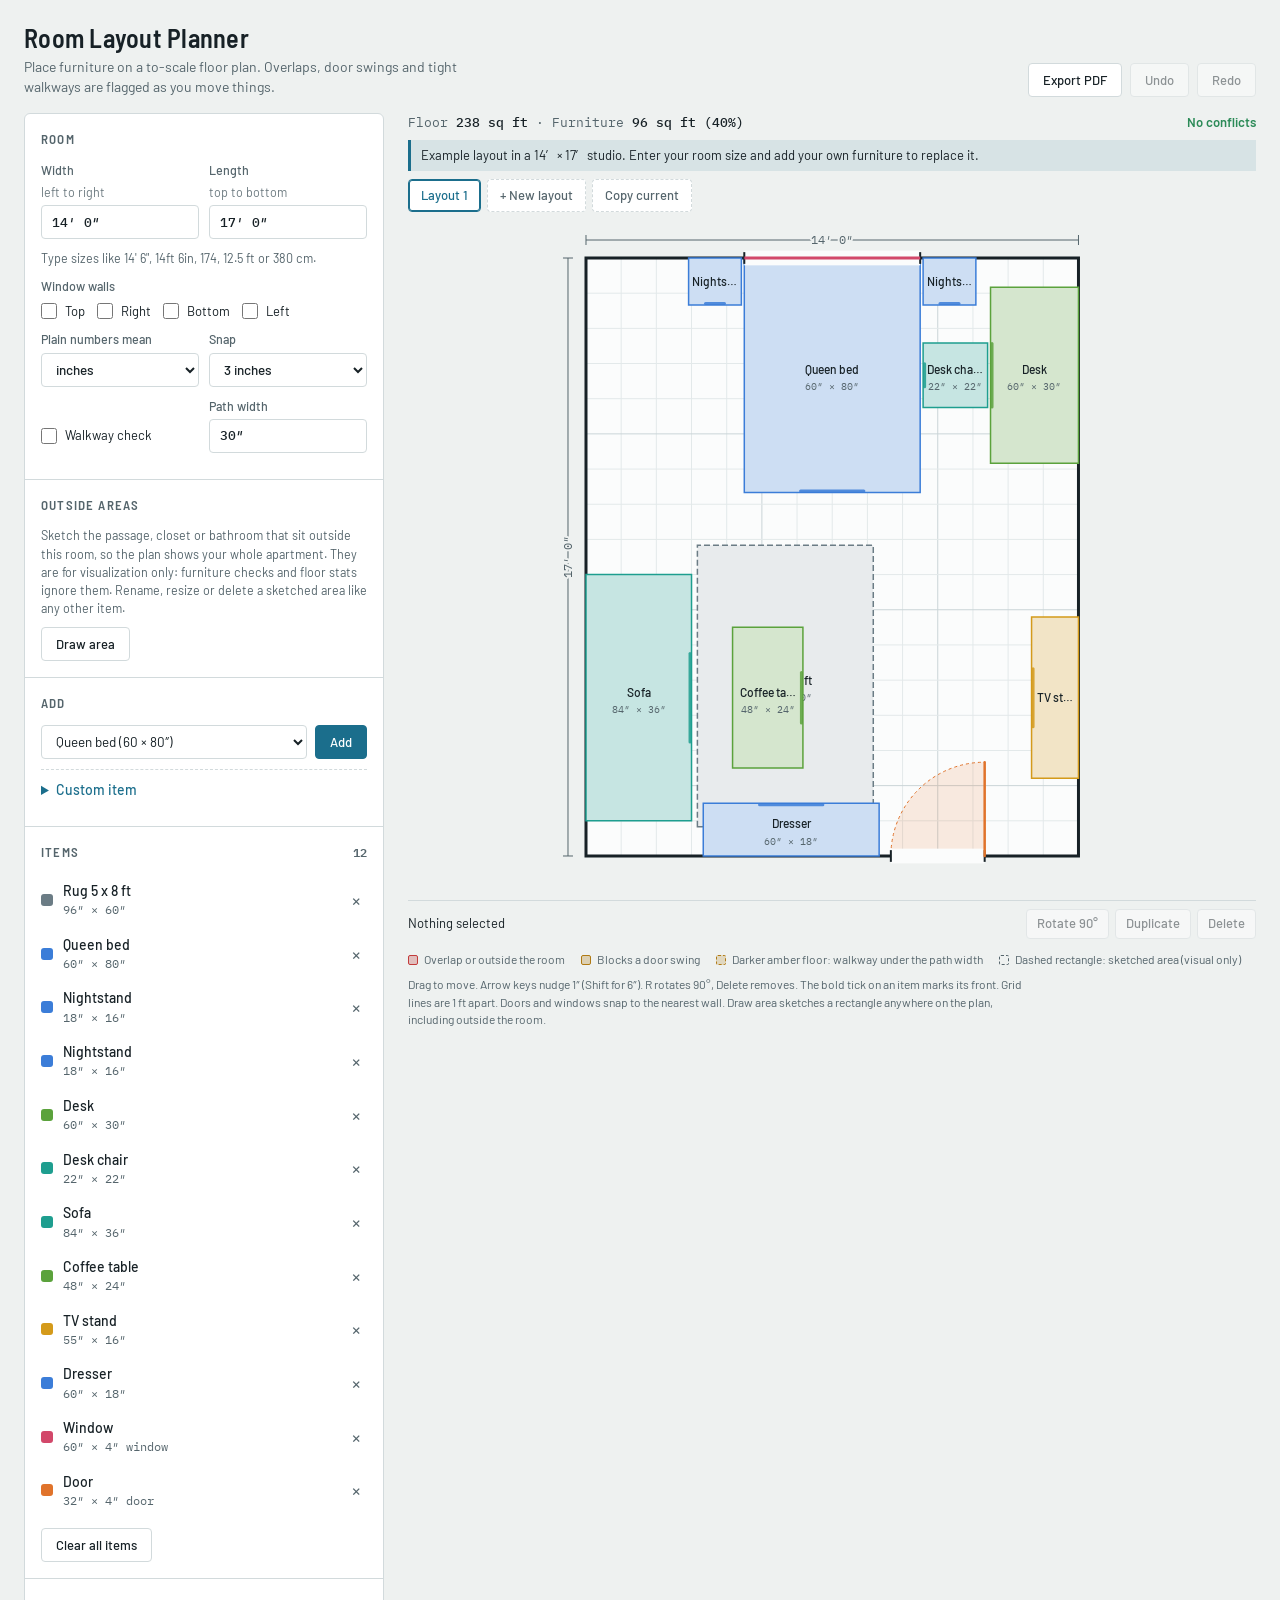
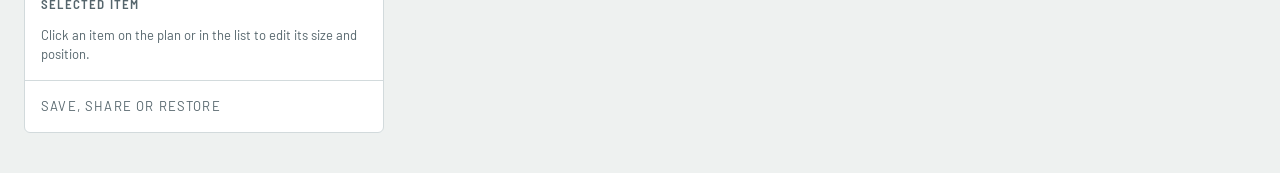
==== index.html @ 1b08c724 "Restructure into a presentable static web app - Split single file into index.html, css/styles.css an" ====
<!DOCTYPE html>
<html lang="en">
<head>
<meta charset="utf-8">
<meta name="viewport" content="width=device-width, initial-scale=1, viewport-fit=cover">
<title>Room Layout Planner</title>
<meta name="description" content="Plan furniture layouts on a to-scale floor plan. Overlaps, door swings and tight walkways are flagged as you move things around.">
<meta name="theme-color" content="#1B6E8C" media="(prefers-color-scheme: light)">
<meta name="theme-color" content="#11181B" media="(prefers-color-scheme: dark)">
<meta property="og:title" content="Room Layout Planner">
<meta property="og:description" content="Plan furniture layouts on a to-scale floor plan. Overlaps, door swings and tight walkways are flagged as you move things around.">
<meta property="og:type" content="website">
<link rel="icon" href="data:image/svg+xml,%3Csvg xmlns='http://www.w3.org/2000/svg' viewBox='0 0 32 32'%3E%3Crect x='3' y='3' width='26' height='26' rx='3' fill='%231B6E8C'/%3E%3Crect x='7' y='16' width='8' height='9' rx='1' fill='%23fff' opacity='.9'/%3E%3Crect x='17' y='8' width='8' height='5' rx='1' fill='%23fff' opacity='.7'/%3E%3Crect x='17' y='16' width='8' height='6' rx='1' fill='%23fff' opacity='.5'/%3E%3C/svg%3E">
<link rel="preconnect" href="https://fonts.googleapis.com">
<link rel="preconnect" href="https://fonts.gstatic.com" crossorigin>
<link rel="stylesheet" href="https://fonts.googleapis.com/css2?family=Barlow:wght@400;500;600&family=Barlow+Semi+Condensed:wght@500;600&family=IBM+Plex+Mono:wght@400;500&display=swap">
<link rel="stylesheet" href="css/styles.css">
</head>
<body>
<header class="top">
  <div class="brand">
    <h1>Room Layout Planner</h1>
    <p>Place furniture on a to-scale floor plan. Overlaps, door swings and tight walkways are flagged as you move things.</p>
  </div>
  <div class="top-actions">
    <button id="exportPdf" class="btn" type="button">Export PDF</button>
    <button id="undo" class="btn" type="button" disabled>Undo</button>
    <button id="redo" class="btn" type="button" disabled>Redo</button>
  </div>
</header>

<main class="app">
  <aside class="panel">
    <section class="block">
      <h2>Room</h2>
      <div class="row2">
        <label for="roomW">Width <span class="hint">left to right</span><input id="roomW" type="text" autocomplete="off" spellcheck="false"></label>
        <label for="roomD">Length <span class="hint">top to bottom</span><input id="roomD" type="text" autocomplete="off" spellcheck="false"></label>
      </div>
      <p class="note" id="roomMsg">Type sizes like 14' 6", 14ft 6in, 174, 12.5 ft or 380 cm.</p>
      <fieldset class="walls">
        <legend>Window walls</legend>
        <label class="chk" for="winT"><input id="winT" type="checkbox"> Top</label>
        <label class="chk" for="winR"><input id="winR" type="checkbox"> Right</label>
        <label class="chk" for="winB"><input id="winB" type="checkbox"> Bottom</label>
        <label class="chk" for="winL"><input id="winL" type="checkbox"> Left</label>
      </fieldset>
      <div class="row2">
        <label for="bareUnit">Plain numbers mean
          <select id="bareUnit"><option value="in">inches</option><option value="ft">feet</option></select>
        </label>
        <label for="snap">Snap
          <select id="snap"><option value="0">Off</option><option value="1">1 inch</option><option value="3">3 inches</option><option value="6">6 inches</option></select>
        </label>
      </div>
      <div class="row2">
        <label class="chk" for="walk" style="align-self:end;height:34px"><input id="walk" type="checkbox"> Walkway check</label>
        <label for="pathW">Path width
          <input id="pathW" type="text" autocomplete="off" spellcheck="false">
        </label>
      </div>
    </section>

    <section class="block">
      <h2>Outside areas</h2>
      <p class="note">Sketch the passage, closet or bathroom that sit outside this room, so the plan shows your whole apartment. They are for visualization only: furniture checks and floor stats ignore them. Rename, resize or delete a sketched area like any other item.</p>
      <button id="drawArea" class="btn" type="button">Draw area</button>
    </section>

    <section class="block">
      <h2>Add</h2>
      <div class="addrow">
        <select id="preset" aria-label="Furniture preset"></select>
        <button id="addPreset" class="btn primary" type="button">Add</button>
      </div>
      <details class="custom">
        <summary>Custom item</summary>
        <label class="full" for="cName">Name<input id="cName" type="text" value="" placeholder="Wardrobe" autocomplete="off"></label>
        <div class="row2">
          <label for="cW">Width<input id="cW" type="text" placeholder="36" autocomplete="off" spellcheck="false"></label>
          <label for="cD">Depth<input id="cD" type="text" placeholder="24" autocomplete="off" spellcheck="false"></label>
        </div>
        <label class="chk full" for="cFlat"><input id="cFlat" type="checkbox"> Flat on the floor (rug, no collisions)</label>
        <button id="addCustom" class="btn" type="button">Add custom item</button>
        <p class="note err" id="cMsg" style="margin:8px 0 0" hidden></p>
      </details>
    </section>

    <section class="block">
      <h2><span>Items</span><span class="count" id="itemCount">0</span></h2>
      <div class="list" id="list"></div>
      <div class="btnrow" style="margin-top:12px">
        <button id="clearAll" class="btn" type="button">Clear all items</button>
      </div>
    </section>

    <section class="block" id="editor">
      <h2>Selected item</h2>
      <p class="empty" id="edEmpty">Click an item on the plan or in the list to edit its size and position.</p>
      <div id="edForm" hidden>
        <label class="full" for="edName">Name<input id="edName" type="text" autocomplete="off"></label>
        <div class="row2">
          <label for="edW">Width<input id="edW" type="text" autocomplete="off" spellcheck="false"></label>
          <label for="edD">Depth<input id="edD" type="text" autocomplete="off" spellcheck="false"></label>
        </div>
        <div class="row2">
          <label for="edX">Center from left wall<input id="edX" type="text" autocomplete="off" spellcheck="false"></label>
          <label for="edY">Center from top wall<input id="edY" type="text" autocomplete="off" spellcheck="false"></label>
        </div>
        <div class="row2">
          <label for="edRot">Rotation <span class="hint">degrees</span><input id="edRot" type="number" step="15" inputmode="numeric"></label>
        </div>
        <div class="swatches" id="swatches" role="group" aria-label="Color"></div>
        <div class="checks">
          <label class="chk" for="edFlat" id="edFlatWrap"><input id="edFlat" type="checkbox"> Flat on the floor (rug, no collisions)</label>
          <label class="chk" for="edOv" id="edOvWrap"><input id="edOv" type="checkbox"> Allow overlap (things can sit on or under this)</label>
          <label class="chk" for="edLock"><input id="edLock" type="checkbox"> Lock in place</label>
          <button id="edDel" class="btn" type="button" style="margin-top:6px;justify-self:start">Delete item</button>
        </div>
      </div>
    </section>

    <details class="block io">
      <summary>Save, share or restore</summary>
      <p class="note">Your layout saves in this browser automatically. To back it up or move it to another device, copy the text below, then paste it back later and choose Load.</p>
      <textarea id="io" rows="4" spellcheck="false" aria-label="Layout data"></textarea>
      <div class="btnrow" style="margin-top:10px">
        <button id="copyLayout" class="btn" type="button">Copy layout</button>
        <button id="loadLayout" class="btn" type="button">Load from box</button>
        <button id="resetExample" class="btn" type="button">Load example</button>
      </div>
    </details>
  </aside>

  <section class="stage">
    <div class="stagehead">
      <div class="stats" id="stats"></div>
      <div class="issues" id="issues" aria-live="polite"></div>
    </div>
    <p class="banner" id="banner" hidden>Example layout in a 14′ × 17′ studio. Enter your room size and add your own furniture to replace it.</p>
    <div class="tabs" id="tabs" role="tablist" aria-label="Saved layouts"></div>
    <div class="canvaswrap" id="canvasWrap">
      <svg id="plan" role="img" aria-label="Floor plan"></svg>
    </div>
    <div class="selbar">
      <div class="selinfo" id="selInfo">Nothing selected</div>
      <div class="selbtns">
        <button id="bRot" class="btn" type="button">Rotate 90°</button>
        <button id="bFlip" class="btn" type="button" hidden>Flip hinge</button>
        <button id="bDup" class="btn" type="button">Duplicate</button>
        <button id="bDel" class="btn" type="button">Delete</button>
      </div>
    </div>
    <div class="legend">
      <span><i style="border-color:var(--bad);background:color-mix(in srgb,var(--bad) 28%,transparent)"></i>Overlap or outside the room</span>
      <span><i style="border-color:var(--warn);background:color-mix(in srgb,var(--warn) 28%,transparent)"></i>Blocks a door swing</span>
      <span><i style="border-color:var(--warn);background:color-mix(in srgb,var(--warn) 22%,transparent);border-style:dashed"></i>Darker amber floor: walkway under the path width</span>
      <span><i style="border-color:var(--muted);border-style:dashed;background:transparent"></i>Dashed rectangle: sketched area (visual only)</span>
    </div>
    <p class="hintline">Drag to move. Arrow keys nudge 1″ (Shift for 6″). R rotates 90°, Delete removes. The bold tick on an item marks its front. Grid lines are 1 ft apart. Doors and windows snap to the nearest wall. Draw area sketches a rectangle anywhere on the plan, including outside the room.</p>
    <p id="msg" aria-live="polite"></p>
  </section>
</main>

<script src="js/app.js"></script>
</body>
</html>
---- css/styles.css ----
/* Layout: tool panel on the left, sticky to-scale floor plan on the right; plan moves above the panel on phones. */
:root {
  --bg: #EEF1F0;
  --panel: #FFFFFF;
  --field: #FFFFFF;
  --fg: #172126;
  --muted: #55656C;
  --line: #D2DADC;
  --accent: #1B6E8C;
  --accent-fg: #FFFFFF;
  --grid: #E3E9EA;
  --grid-strong: #CAD4D7;
  --room: #FBFCFC;
  --wall: #172126;
  --bad: #C23B3B;
  --warn: #B07A14;
  --ok: #2B8A57;
  --c1: #3B7DD8;
  --c2: #1E9E8F;
  --c3: #5BA23C;
  --c4: #D49A1A;
  --c5: #E0732B;
  --c6: #D2486A;
  --c7: #8A5FD0;
  --c8: #6B7C85;
  --font-ui: 'Barlow', system-ui, -apple-system, 'Segoe UI', sans-serif;
  --font-head: 'Barlow Semi Condensed', 'Barlow', system-ui, sans-serif;
  --font-mono: 'IBM Plex Mono', ui-monospace, SFMono-Regular, Menlo, monospace;
}
@media (prefers-color-scheme: dark) {
  :root:not([data-theme="light"]) {
    --bg: #11181B; --panel: #192226; --field: #10171A; --fg: #E3EAEC; --muted: #91A2A9; --line: #2B373C;
    --accent: #5BB6D3; --accent-fg: #0B1316; --grid: #212D32; --grid-strong: #2D3C42; --room: #151E21; --wall: #C8D5D9;
    --bad: #F06A6A; --warn: #E5A93B; --ok: #55C08A;
    --c1: #6FA3EE; --c2: #43C2B2; --c3: #85C566; --c4: #E8B947; --c5: #F0955A; --c6: #EC7392; --c7: #AE8CEB; --c8: #9BADB6;
    color-scheme: dark;
  }
}
:root[data-theme="dark"] {
  --bg: #11181B; --panel: #192226; --field: #10171A; --fg: #E3EAEC; --muted: #91A2A9; --line: #2B373C;
  --accent: #5BB6D3; --accent-fg: #0B1316; --grid: #212D32; --grid-strong: #2D3C42; --room: #151E21; --wall: #C8D5D9;
  --bad: #F06A6A; --warn: #E5A93B; --ok: #55C08A;
  --c1: #6FA3EE; --c2: #43C2B2; --c3: #85C566; --c4: #E8B947; --c5: #F0955A; --c6: #EC7392; --c7: #AE8CEB; --c8: #9BADB6;
  color-scheme: dark;
}

* { box-sizing: border-box; }
body {
  background: var(--bg);
  color: var(--fg);
  font: 14px/1.45 var(--font-ui);
  padding-block: 16px 32px;
  padding-left: max(16px, env(safe-area-inset-left, 0px));
  padding-right: max(16px, env(safe-area-inset-right, 0px));
}
button, input, select, textarea { font: inherit; color: inherit; }
h1, h2 { margin: 0; font-family: var(--font-head); font-weight: 600; }

.top { max-width: 1400px; margin: 0 auto 16px; display: flex; flex-wrap: wrap; gap: 12px 24px; align-items: end; justify-content: space-between; }
.top h1 { font-size: 26px; letter-spacing: 0.01em; line-height: 1.1; }
.top p { margin: 4px 0 0; color: var(--muted); max-width: 60ch; }
.top-actions { display: flex; gap: 8px; }

.app { max-width: 1400px; margin: 0 auto; display: grid; grid-template-columns: minmax(300px, 360px) minmax(0, 1fr); gap: 24px; align-items: start; }
.panel { min-width: 0; background: var(--panel); border: 1px solid var(--line); border-radius: 6px; }
.stage { min-width: 0; position: sticky; top: 16px; }
@media (max-width: 860px) {
  .app { grid-template-columns: minmax(0, 1fr); }
  .stage { position: static; order: -1; }
}

.block { padding: 16px; border-top: 1px solid var(--line); }
.block:first-child { border-top: 0; }
.block > h2, .io > summary { font-size: 13px; letter-spacing: 0.09em; text-transform: uppercase; color: var(--muted); margin-bottom: 12px; display: flex; justify-content: space-between; align-items: baseline; gap: 8px; }
.io > summary { cursor: pointer; margin-bottom: 0; list-style-position: inside; }
.io[open] > summary { margin-bottom: 12px; }
.count { font-family: var(--font-mono); font-size: 12px; letter-spacing: 0; text-transform: none; }

label { display: flex; flex-direction: column; gap: 4px; font-size: 12.5px; font-weight: 500; color: var(--muted); min-width: 0; }
label .hint { font-weight: 400; opacity: 0.85; }
input[type="text"], input[type="number"], select, textarea {
  width: 100%; min-width: 0; height: 34px; padding: 0 10px; background: var(--field); color: var(--fg);
  border: 1px solid var(--line); border-radius: 4px; font-family: var(--font-mono); font-size: 13px;
}
select { font-family: var(--font-ui); font-size: 13.5px; }
input[type="text"]#edName, input[type="text"]#cName { font-family: var(--font-ui); font-size: 13.5px; }
textarea { height: auto; padding: 8px 10px; resize: vertical; line-height: 1.4; }
input.invalid { border-color: var(--bad); }
:focus-visible { outline: 2px solid var(--accent); outline-offset: 1px; }
.row2 { display: grid; grid-template-columns: repeat(2, minmax(0, 1fr)); gap: 10px; margin-bottom: 10px; }
.full { margin-bottom: 10px; }
.note { margin: 0 0 10px; color: var(--muted); font-size: 12.5px; }
.note.err { color: var(--bad); }
.chk { flex-direction: row; align-items: center; gap: 8px; font-size: 13px; color: var(--fg); font-weight: 400; }
.chk input { width: 16px; height: 16px; margin: 0; accent-color: var(--accent); }
.checks { display: grid; gap: 6px; margin-top: 4px; }
.walls { border: 0; margin: 0 0 10px; padding: 0; display: grid; grid-template-columns: repeat(4, minmax(0, auto)); gap: 4px 12px; justify-content: start; }
.walls legend { padding: 0; margin-bottom: 6px; font-size: 12.5px; font-weight: 500; color: var(--muted); }

.btn { height: 34px; padding: 0 14px; border: 1px solid var(--line); border-radius: 4px; background: var(--panel); cursor: pointer; font-weight: 500; font-size: 13px; white-space: nowrap; }
.btn:hover:not(:disabled) { border-color: var(--accent); color: var(--accent); }
.btn:disabled { opacity: 0.45; cursor: default; }
.btn.primary { background: var(--accent); color: var(--accent-fg); border-color: var(--accent); }
.btn.primary:hover:not(:disabled) { color: var(--accent-fg); filter: brightness(1.08); }
.btn.armed { border-color: var(--bad); color: var(--bad); }
.btnrow { display: flex; flex-wrap: wrap; gap: 8px; }
.addrow { display: grid; grid-template-columns: minmax(0, 1fr) auto; gap: 8px; margin-bottom: 10px; }
.custom { border-top: 1px dashed var(--line); padding-top: 10px; }
.custom > summary { cursor: pointer; font-weight: 500; color: var(--accent); margin-bottom: 10px; }
.custom[open] > summary { margin-bottom: 12px; }

.swatches { display: flex; flex-wrap: wrap; gap: 8px; margin-bottom: 10px; }
.sw { width: 26px; height: 26px; border-radius: 50%; border: 2px solid transparent; background: var(--sw); cursor: pointer; padding: 0; }
.sw[aria-pressed="true"] { border-color: var(--fg); box-shadow: 0 0 0 2px var(--panel) inset; }

.list { display: grid; gap: 2px; margin: 0 -8px; }
.li { display: grid; grid-template-columns: minmax(0, 1fr) auto; gap: 2px; align-items: center; border-radius: 4px; }
.liMain { display: grid; grid-template-columns: 12px minmax(0, 1fr) auto; gap: 10px; align-items: center; text-align: left; padding: 7px 8px; background: transparent; border: 0; border-radius: 4px; cursor: pointer; min-width: 0; }
.liDel { width: 30px; height: 30px; margin-right: 4px; border: 0; border-radius: 4px; background: transparent; color: var(--muted); font-size: 20px; line-height: 1; cursor: pointer; }
.liDel:hover { color: var(--bad); background: color-mix(in srgb, var(--bad) 12%, transparent); }
.li:hover { background: color-mix(in srgb, var(--accent) 8%, transparent); }
.li.on { background: color-mix(in srgb, var(--accent) 16%, transparent); }
.li .dot { width: 12px; height: 12px; border-radius: 3px; background: var(--ic); }
.li .nm { font-weight: 500; overflow: hidden; text-overflow: ellipsis; white-space: nowrap; }
.li .sz { font-family: var(--font-mono); font-size: 12px; color: var(--muted); display: block; }
.chip { font-size: 11.5px; font-weight: 600; padding: 1px 7px; border-radius: 10px; border: 1px solid currentColor; white-space: nowrap; }
.chip.bad { color: var(--bad); }
.chip.warn { color: var(--warn); }
.chip.lock { color: var(--muted); border-style: dashed; }
.empty { color: var(--muted); margin: 0; font-size: 13px; }

.stagehead { display: flex; flex-wrap: wrap; gap: 6px 18px; align-items: baseline; justify-content: space-between; margin-bottom: 8px; }
.stats { font-family: var(--font-mono); font-size: 12.5px; color: var(--muted); }
.stats b { color: var(--fg); font-weight: 500; }
.issues { font-weight: 600; font-size: 13px; }
.issues.ok { color: var(--ok); }
.issues.bad { color: var(--bad); }
.banner { margin: 0 0 8px; padding: 6px 10px; border-left: 3px solid var(--accent); background: color-mix(in srgb, var(--accent) 10%, transparent); font-size: 13px; }
.canvaswrap { min-width: 0; display: flex; justify-content: center; background: var(--bg); }
#plan { display: block; max-width: 100%; user-select: none; -webkit-user-select: none; }
.selbar { display: flex; flex-wrap: wrap; gap: 8px 12px; align-items: center; justify-content: space-between; margin-top: 8px; padding: 8px 0; border-top: 1px solid var(--line); }
.selinfo { font-size: 13px; min-width: 0; }
.selinfo .mono { font-family: var(--font-mono); color: var(--muted); font-size: 12.5px; }
.selbtns { display: flex; flex-wrap: wrap; gap: 6px; }
.selbtns .btn { height: 30px; padding: 0 10px; }
.legend { display: flex; flex-wrap: wrap; gap: 4px 16px; font-size: 12px; color: var(--muted); margin: 4px 0 0; }
.legend i { display: inline-block; width: 10px; height: 10px; border-radius: 2px; margin-right: 6px; vertical-align: -1px; border: 1.5px solid; }
.hintline { margin: 8px 0 0; font-size: 12px; color: var(--muted); max-width: 90ch; }
#msg { font-size: 12.5px; color: var(--ok); min-height: 18px; margin: 8px 0 0; }

/* layout tabs */
.tabs { display: flex; flex-wrap: wrap; gap: 6px; margin-bottom: 10px; }
.tab { display: inline-flex; gap: 4px; align-items: stretch; border: 1px solid var(--line); border-radius: 4px; background: var(--panel); }
.tab.on { border-color: var(--accent); box-shadow: 0 0 0 1px var(--accent) inset; }
.tbtn { border: 0; background: none; padding: 6px 12px; cursor: pointer; font-weight: 500; font-size: 13px; color: var(--fg); white-space: nowrap; }
.tab.on .tbtn { color: var(--accent); }
.tab.newbtn { border-style: dashed; }
.tab.newbtn .tbtn { color: var(--muted); height: auto; }
.tab.newbtn:hover .tbtn { color: var(--accent); }
.x { border: 0; background: none; padding: 0 8px; color: var(--muted); font-size: 17px; line-height: 1; cursor: pointer; border-left: 1px solid var(--line); }
.x.armed { color: var(--bad); }
.tab input { width: 110px; margin: 3px 8px; padding: 0 6px; height: 26px; }

/* plan drawing */
.room { fill: var(--room); }
.grid line { stroke: var(--grid); stroke-width: 1; vector-effect: non-scaling-stroke; }
.grid line.strong { stroke: var(--grid-strong); }
.wall { fill: none; stroke: var(--wall); stroke-width: 3; vector-effect: non-scaling-stroke; }
.dim line { stroke: var(--muted); stroke-width: 1; vector-effect: non-scaling-stroke; }
.dimtext { fill: var(--muted); font-family: var(--font-mono); paint-order: stroke; stroke: var(--bg); stroke-linejoin: round; }
.gap line { stroke: var(--accent); stroke-width: 1.25; stroke-dasharray: 4 3; vector-effect: non-scaling-stroke; }
.gaptext { fill: var(--accent); font-family: var(--font-mono); paint-order: stroke; stroke: var(--room); stroke-linejoin: round; font-weight: 500; }
.halo { fill: none; stroke: var(--warn); stroke-opacity: 0.2; stroke-linejoin: round; pointer-events: none; }
.item { cursor: grab; touch-action: none; }
.item.locked { cursor: default; }
.item .body { fill: color-mix(in srgb, var(--ic) 24%, var(--room)); stroke: var(--ic); stroke-width: 1.5; vector-effect: non-scaling-stroke; }
.item.flat .body { fill: color-mix(in srgb, var(--ic) 13%, var(--room)); stroke-dasharray: 6 3; }
.item.locked .body { fill: color-mix(in srgb, var(--ic) 42%, var(--room)); }
.item.bad .body { stroke: var(--bad); fill: color-mix(in srgb, var(--bad) 28%, var(--room)); }
.item.warn .body { stroke: var(--warn); fill: color-mix(in srgb, var(--warn) 26%, var(--room)); }
.item .tick { stroke: var(--ic); stroke-width: 3; stroke-linecap: round; opacity: 0.85; vector-effect: non-scaling-stroke; }
.item text { fill: var(--fg); font-family: var(--font-ui); font-weight: 500; pointer-events: none; }
.item text.dims { font-family: var(--font-mono); font-weight: 400; fill: var(--muted); }
.selbox { fill: none; stroke: var(--accent); stroke-width: 2; stroke-dasharray: 6 4; vector-effect: non-scaling-stroke; pointer-events: none; }
.frame { fill: var(--room); stroke: none; }
.jamb { stroke: var(--wall); stroke-width: 2; vector-effect: non-scaling-stroke; }
.swing { fill: color-mix(in srgb, var(--ic) 14%, transparent); stroke: var(--ic); stroke-width: 1; stroke-dasharray: 3 3; vector-effect: non-scaling-stroke; }
.item.warn .swing { fill: color-mix(in srgb, var(--warn) 32%, transparent); stroke: var(--warn); }
.leaf { stroke: var(--ic); stroke-width: 2.5; stroke-linecap: round; vector-effect: non-scaling-stroke; }
.winline { stroke: var(--ic); stroke-width: 3; vector-effect: non-scaling-stroke; }
.hit { fill: transparent; }
.wallline { stroke: var(--wall); stroke-width: 1.5; vector-effect: non-scaling-stroke; }
.winlabel { fill: var(--muted); font-family: var(--font-mono); letter-spacing: 0.15em; pointer-events: none; }
.item.area .body { fill: color-mix(in srgb, var(--ic) 7%, transparent); stroke: var(--ic); stroke-dasharray: 7 5; }
.item.area text { fill: var(--muted); }
.bandrect { fill: color-mix(in srgb, var(--accent) 10%, transparent); stroke: var(--accent); stroke-width: 1.5; stroke-dasharray: 6 4; vector-effect: non-scaling-stroke; }
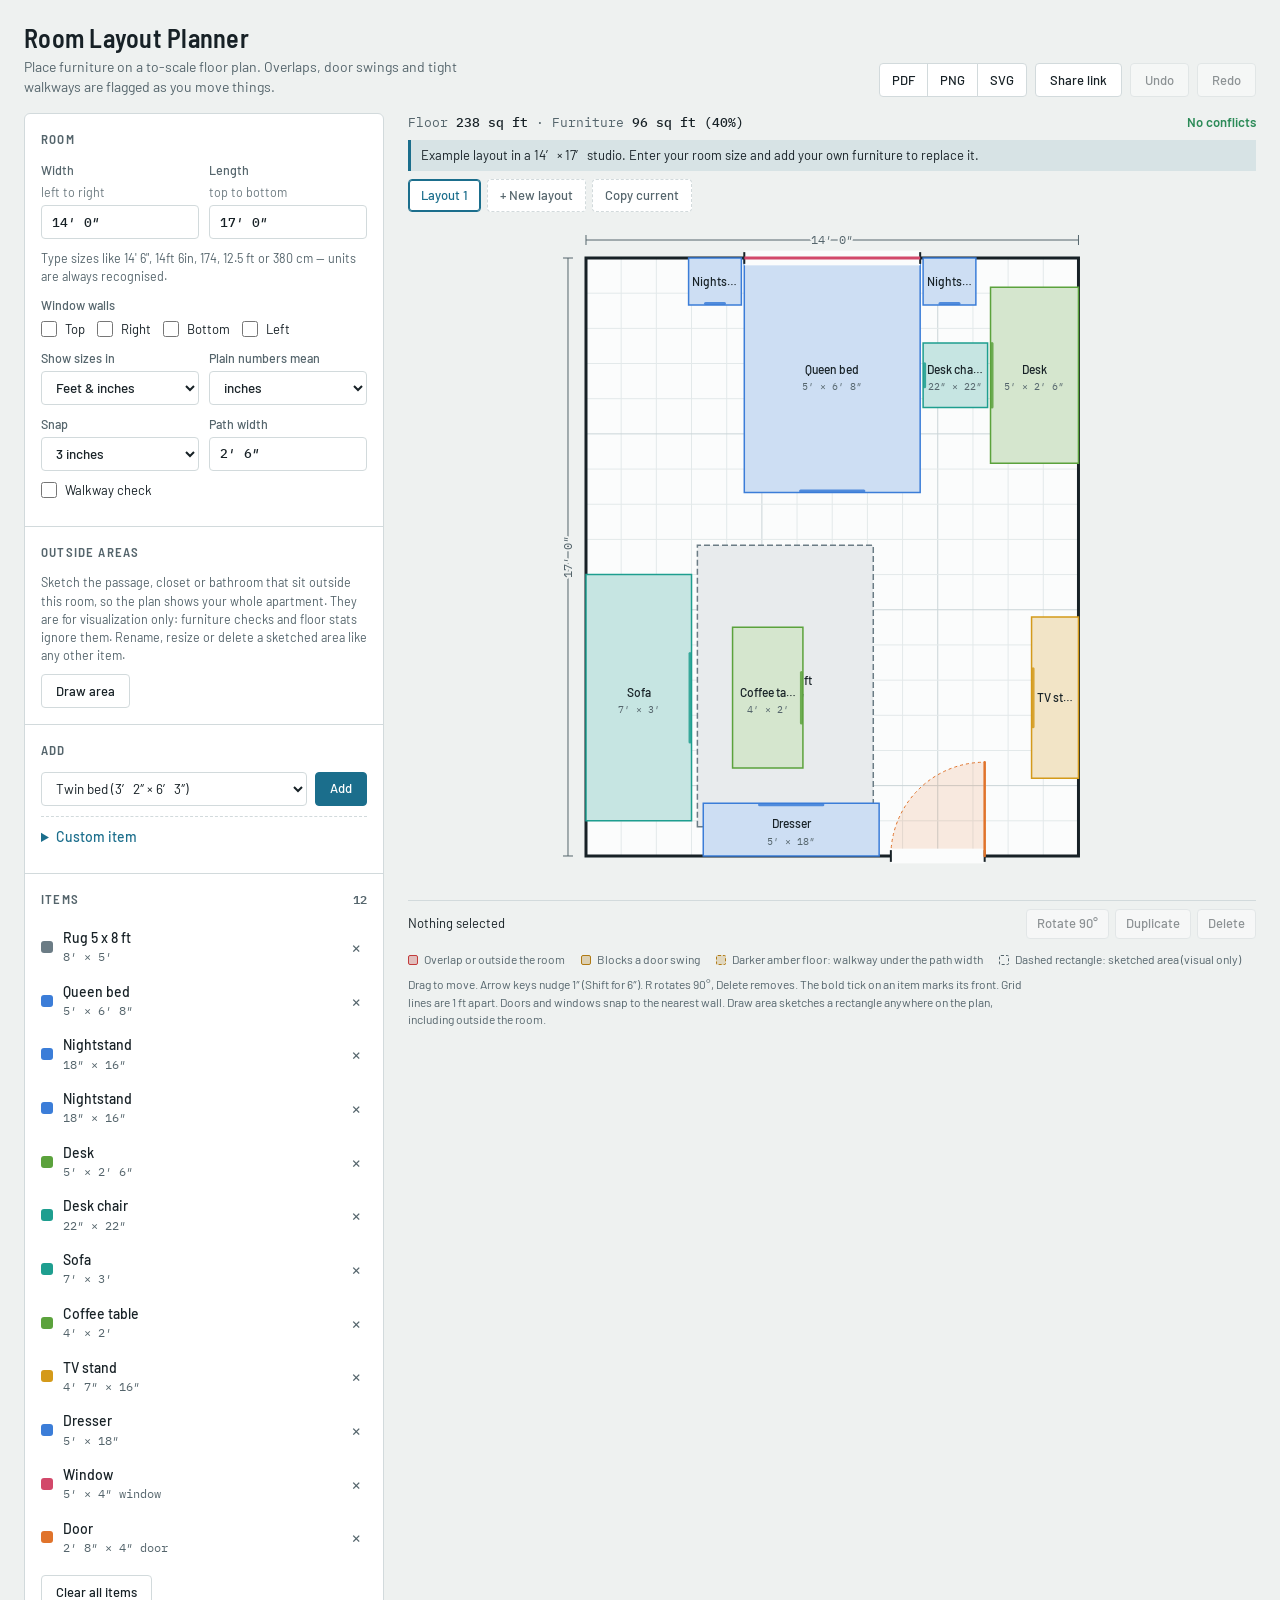
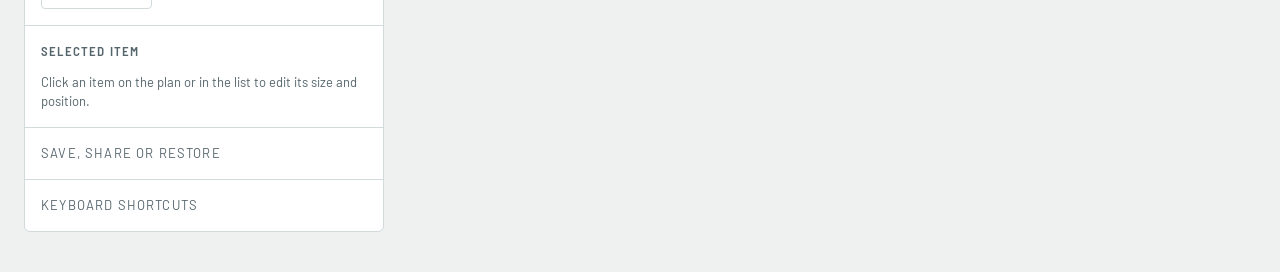
==== commit 348fa4f9: "Add unit system, share links, PNG/SVG export and polish Units - Show sizes in feet & inches, inches," ====
--- a/index.html
+++ b/index.html
@@ -10,6 +10,7 @@
 <meta property="og:title" content="Room Layout Planner">
 <meta property="og:description" content="Plan furniture layouts on a to-scale floor plan. Overlaps, door swings and tight walkways are flagged as you move things around.">
 <meta property="og:type" content="website">
+<meta property="og:image" content="https://raw.githubusercontent.com/pshkrh/room-layout-planner/main/docs/screenshot.png">
 <link rel="icon" href="data:image/svg+xml,%3Csvg xmlns='http://www.w3.org/2000/svg' viewBox='0 0 32 32'%3E%3Crect x='3' y='3' width='26' height='26' rx='3' fill='%231B6E8C'/%3E%3Crect x='7' y='16' width='8' height='9' rx='1' fill='%23fff' opacity='.9'/%3E%3Crect x='17' y='8' width='8' height='5' rx='1' fill='%23fff' opacity='.7'/%3E%3Crect x='17' y='16' width='8' height='6' rx='1' fill='%23fff' opacity='.5'/%3E%3C/svg%3E">
 <link rel="preconnect" href="https://fonts.googleapis.com">
 <link rel="preconnect" href="https://fonts.gstatic.com" crossorigin>
@@ -23,7 +24,12 @@
     <p>Place furniture on a to-scale floor plan. Overlaps, door swings and tight walkways are flagged as you move things.</p>
   </div>
   <div class="top-actions">
-    <button id="exportPdf" class="btn" type="button">Export PDF</button>
+    <div class="btngroup" role="group" aria-label="Export the plan">
+      <button id="exportPdf" class="btn" type="button" title="Download the plan as a PDF">PDF</button>
+      <button id="exportPng" class="btn" type="button" title="Download the plan as a PNG image">PNG</button>
+      <button id="exportSvg" class="btn" type="button" title="Download the plan as a scalable SVG">SVG</button>
+    </div>
+    <button id="copyLinkTop" class="btn" type="button" title="Copy a link that shows this exact layout">Share link</button>
     <button id="undo" class="btn" type="button" disabled>Undo</button>
     <button id="redo" class="btn" type="button" disabled>Redo</button>
   </div>
@@ -37,7 +43,7 @@
         <label for="roomW">Width <span class="hint">left to right</span><input id="roomW" type="text" autocomplete="off" spellcheck="false"></label>
         <label for="roomD">Length <span class="hint">top to bottom</span><input id="roomD" type="text" autocomplete="off" spellcheck="false"></label>
       </div>
-      <p class="note" id="roomMsg">Type sizes like 14' 6", 14ft 6in, 174, 12.5 ft or 380 cm.</p>
+      <p class="note" id="roomMsg">Type sizes like 14' 6", 14ft 6in, 174, 12.5 ft or 380 cm — units are always recognised.</p>
       <fieldset class="walls">
         <legend>Window walls</legend>
         <label class="chk" for="winT"><input id="winT" type="checkbox"> Top</label>
@@ -46,19 +52,32 @@
         <label class="chk" for="winL"><input id="winL" type="checkbox"> Left</label>
       </fieldset>
       <div class="row2">
+        <label for="units">Show sizes in
+          <select id="units">
+            <option value="ftin">Feet &amp; inches</option>
+            <option value="in">Inches</option>
+            <option value="cm">Centimetres</option>
+            <option value="m">Metres</option>
+          </select>
+        </label>
         <label for="bareUnit">Plain numbers mean
-          <select id="bareUnit"><option value="in">inches</option><option value="ft">feet</option></select>
-        </label>
+          <select id="bareUnit">
+            <option value="in">inches</option>
+            <option value="ft">feet</option>
+            <option value="cm">centimetres</option>
+            <option value="m">metres</option>
+          </select>
+        </label>
+      </div>
+      <div class="row2">
         <label for="snap">Snap
-          <select id="snap"><option value="0">Off</option><option value="1">1 inch</option><option value="3">3 inches</option><option value="6">6 inches</option></select>
-        </label>
-      </div>
-      <div class="row2">
-        <label class="chk" for="walk" style="align-self:end;height:34px"><input id="walk" type="checkbox"> Walkway check</label>
+          <select id="snap"></select>
+        </label>
         <label for="pathW">Path width
           <input id="pathW" type="text" autocomplete="off" spellcheck="false">
         </label>
       </div>
+      <label class="chk full" for="walk"><input id="walk" type="checkbox"> Walkway check</label>
     </section>
 
     <section class="block">
@@ -122,13 +141,28 @@
 
     <details class="block io">
       <summary>Save, share or restore</summary>
-      <p class="note">Your layout saves in this browser automatically. To back it up or move it to another device, copy the text below, then paste it back later and choose Load.</p>
+      <p class="note">Your layout saves in this browser automatically. To back it up or move it to another device, copy the text below, then paste it back later and choose Load. A share link encodes the whole layout in the address, so anyone you send it to sees the same plan.</p>
       <textarea id="io" rows="4" spellcheck="false" aria-label="Layout data"></textarea>
       <div class="btnrow" style="margin-top:10px">
         <button id="copyLayout" class="btn" type="button">Copy layout</button>
+        <button id="copyLink" class="btn" type="button">Copy share link</button>
         <button id="loadLayout" class="btn" type="button">Load from box</button>
         <button id="resetExample" class="btn" type="button">Load example</button>
       </div>
+    </details>
+    <details class="block io">
+      <summary>Keyboard shortcuts</summary>
+      <dl class="keys">
+        <dt>Drag</dt><dd>Move the selected item</dd>
+        <dt>Arrows</dt><dd>Nudge 1″ (or 1 unit), Shift for 6″</dd>
+        <dt>R</dt><dd>Rotate the selected item 90°</dd>
+        <dt>Delete</dt><dd>Remove the selected item</dd>
+        <dt>Ctrl/⌘ + Z</dt><dd>Undo</dd>
+        <dt>Ctrl/⌘ + Shift + Z</dt><dd>Redo</dd>
+        <dt>Ctrl/⌘ + D</dt><dd>Duplicate the selected item</dd>
+        <dt>Esc</dt><dd>Deselect, or cancel drawing</dd>
+        <dt>Double-click</dt><dd>Rotate an item on the plan</dd>
+      </dl>
     </details>
   </aside>
 
@@ -137,9 +171,9 @@
       <div class="stats" id="stats"></div>
       <div class="issues" id="issues" aria-live="polite"></div>
     </div>
-    <p class="banner" id="banner" hidden>Example layout in a 14′ × 17′ studio. Enter your room size and add your own furniture to replace it.</p>
+    <p class="banner" id="banner" hidden><span id="bannerExample"></span> Enter your room size and add your own furniture to replace it.</p>
     <div class="tabs" id="tabs" role="tablist" aria-label="Saved layouts"></div>
-    <div class="canvaswrap" id="canvasWrap">
+    <div class="canvaswrap" id="canvasWrap" role="tabpanel" aria-label="Floor plan">
       <svg id="plan" role="img" aria-label="Floor plan"></svg>
     </div>
     <div class="selbar">
@@ -157,7 +191,7 @@
       <span><i style="border-color:var(--warn);background:color-mix(in srgb,var(--warn) 22%,transparent);border-style:dashed"></i>Darker amber floor: walkway under the path width</span>
       <span><i style="border-color:var(--muted);border-style:dashed;background:transparent"></i>Dashed rectangle: sketched area (visual only)</span>
     </div>
-    <p class="hintline">Drag to move. Arrow keys nudge 1″ (Shift for 6″). R rotates 90°, Delete removes. The bold tick on an item marks its front. Grid lines are 1 ft apart. Doors and windows snap to the nearest wall. Draw area sketches a rectangle anywhere on the plan, including outside the room.</p>
+    <p class="hintline">Drag to move. <span id="nudgeNote">Arrow keys nudge 1″ (Shift for 6″).</span> R rotates 90°, Delete removes. The bold tick on an item marks its front. <span id="gridNote">Grid lines are 1 ft apart.</span> Doors and windows snap to the nearest wall. Draw area sketches a rectangle anywhere on the plan, including outside the room.</p>
     <p id="msg" aria-live="polite"></p>
   </section>
 </main>
--- a/css/styles.css
+++ b/css/styles.css
@@ -104,6 +104,11 @@
 .btn.primary:hover:not(:disabled) { color: var(--accent-fg); filter: brightness(1.08); }
 .btn.armed { border-color: var(--bad); color: var(--bad); }
 .btnrow { display: flex; flex-wrap: wrap; gap: 8px; }
+.btngroup { display: flex; }
+.btngroup .btn { border-radius: 0; margin-left: -1px; padding: 0 12px; }
+.btngroup .btn:first-child { border-radius: 4px 0 0 4px; margin-left: 0; }
+.btngroup .btn:last-child { border-radius: 0 4px 4px 0; }
+.btngroup .btn:hover:not(:disabled) { position: relative; z-index: 1; }
 .addrow { display: grid; grid-template-columns: minmax(0, 1fr) auto; gap: 8px; margin-bottom: 10px; }
 .custom { border-top: 1px dashed var(--line); padding-top: 10px; }
 .custom > summary { cursor: pointer; font-weight: 500; color: var(--accent); margin-bottom: 10px; }
@@ -128,6 +133,9 @@
 .chip.warn { color: var(--warn); }
 .chip.lock { color: var(--muted); border-style: dashed; }
 .empty { color: var(--muted); margin: 0; font-size: 13px; }
+.keys { display: grid; grid-template-columns: auto minmax(0, 1fr); gap: 6px 12px; margin: 12px 0 0; font-size: 13px; }
+.keys dt { font-family: var(--font-mono); font-size: 12px; color: var(--accent); white-space: nowrap; }
+.keys dd { margin: 0; color: var(--muted); }
 
 .stagehead { display: flex; flex-wrap: wrap; gap: 6px 18px; align-items: baseline; justify-content: space-between; margin-bottom: 8px; }
 .stats { font-family: var(--font-mono); font-size: 12.5px; color: var(--muted); }
@@ -136,6 +144,7 @@
 .issues.ok { color: var(--ok); }
 .issues.bad { color: var(--bad); }
 .banner { margin: 0 0 8px; padding: 6px 10px; border-left: 3px solid var(--accent); background: color-mix(in srgb, var(--accent) 10%, transparent); font-size: 13px; }
+.banner.err { border-left-color: var(--bad); background: color-mix(in srgb, var(--bad) 10%, transparent); color: var(--bad); }
 .canvaswrap { min-width: 0; display: flex; justify-content: center; background: var(--bg); }
 #plan { display: block; max-width: 100%; user-select: none; -webkit-user-select: none; }
 .selbar { display: flex; flex-wrap: wrap; gap: 8px 12px; align-items: center; justify-content: space-between; margin-top: 8px; padding: 8px 0; border-top: 1px solid var(--line); }
